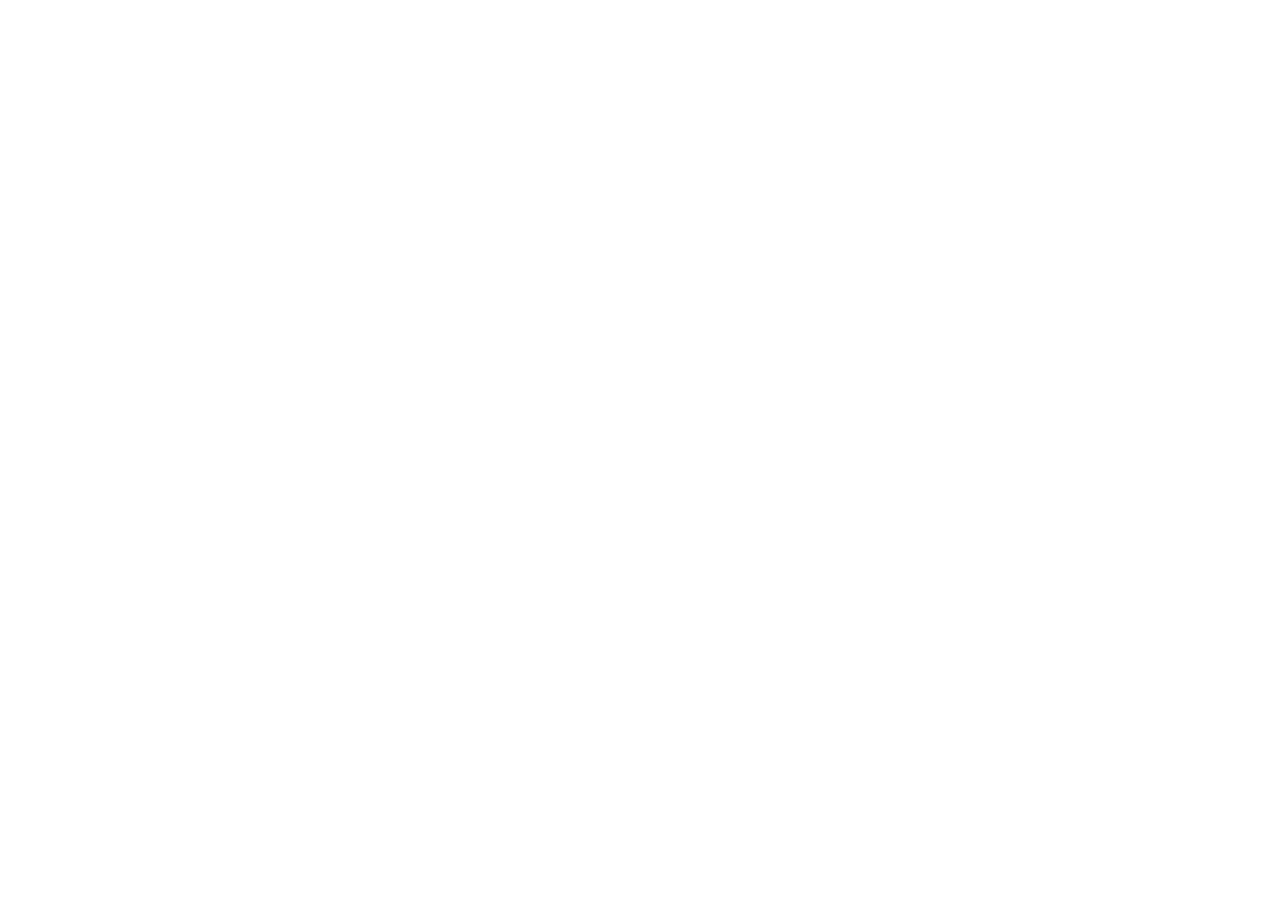
==== Projeto-Receita/index.html @ 07164100 "primeiro commit" ====
<!DOCTYPE html>
<html lang="pt-br">
<head>
    <meta charset="UTF-8">
    <meta name="viewport" content="width=device-width, initial-scale=1.0">
    <title>Página de receita</title>
</head>
<body>
    
</body>
</html>
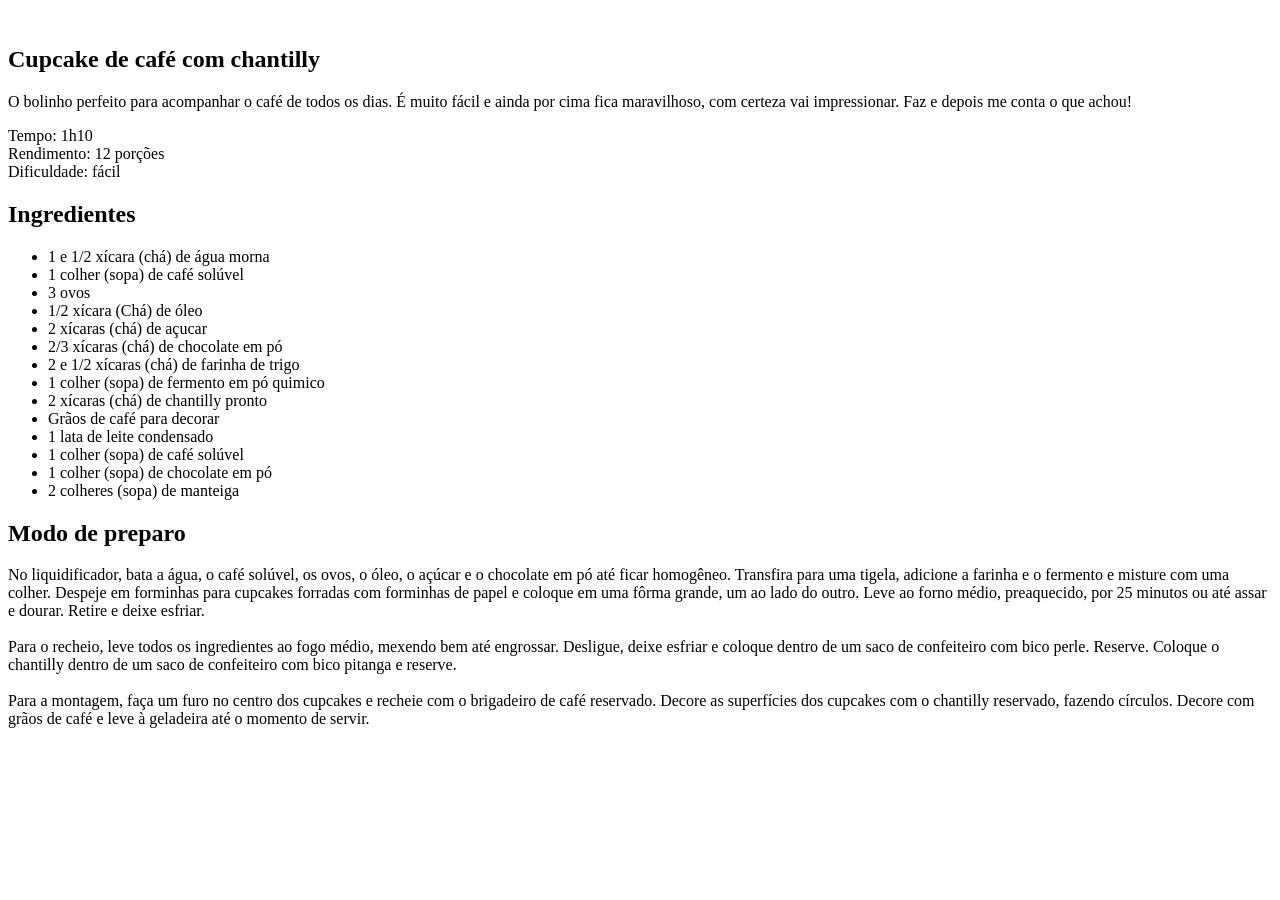
==== commit bc1acc43: "feat: Iniciando o HTML" ====
--- a/Projeto-Receita/index.html
+++ b/Projeto-Receita/index.html
@@ -6,6 +6,66 @@
     <title>Página de receita</title>
 </head>
 <body>
+    <div>
+        <img src="" alt="">
+        <main>
+            <section id="about">
+                <h1>Cupcake de café com chantilly</h1>
+                <p> 
+                    O bolinho perfeito para acompanhar o café de todos os dias.
+                    É muito fácil e ainda por cima fica maravilhoso, com certeza 
+                    vai impressionar. Faz e depois me conta o que achou!
+                </p>
+
+                <p>
+                    Tempo: 1h10 <br>
+                    Rendimento: 12 porções <br>
+                    Dificuldade: fácil
+        
+                </p>
+            </section>
+            <section id="ingredients">
+                <h2>Ingredientes</h2>
+                <ul>
+                    <li>1 e 1/2 xícara (chá) de água morna</li>
+                    <li>1 colher (sopa) de café solúvel</li>
+                    <li>3 ovos</li>
+                    <li>1/2 xícara (Chá) de óleo</li>
+                    <li>2 xícaras (chá) de açucar</li>
+                    <li>2/3 xícaras (chá) de chocolate em pó</li>
+                    <li>2 e 1/2 xícaras (chá) de farinha de trigo</li>
+                    <li>1 colher (sopa) de fermento em pó quimico</li>
+                    <li>2 xícaras (chá) de chantilly pronto</li>
+                    <li>Grãos de café para decorar</li>
+                    <li>1 lata de leite condensado</li>
+                    <li>1 colher (sopa) de café solúvel</li>
+                    <li>1 colher (sopa) de chocolate em pó</li>
+                    <li>2 colheres (sopa) de manteiga</li>
+                </ul>
+            </section>
+            <section id="preparation">
+                <h2>Modo de preparo</h2> 
+                <p>
+                    No liquidificador, bata a água, o café solúvel, os ovos, o óleo, o 
+                    açúcar e o chocolate em pó até ficar homogêneo. Transfira para uma 
+                    tigela, adicione a farinha e o fermento e misture com uma colher. 
+                    Despeje em forminhas para cupcakes forradas com forminhas de papel
+                    e coloque em uma fôrma grande, um ao lado do outro. Leve ao forno 
+                    médio, preaquecido, por 25 minutos ou até assar e dourar. Retire e 
+                    deixe esfriar. <br><br>
+                    Para o recheio, leve todos os ingredientes ao fogo médio, mexendo 
+                    bem até engrossar. Desligue, deixe esfriar e coloque dentro de um 
+                    saco de confeiteiro com bico perle. Reserve. Coloque o chantilly 
+                    dentro de um saco de confeiteiro com bico pitanga e reserve. <br><br>
+                    Para a montagem, faça um furo no centro dos cupcakes e recheie com 
+                    o brigadeiro de café reservado. Decore as superfícies dos cupcakes 
+                    com o chantilly reservado, fazendo círculos. Decore com grãos de 
+                    café e leve à geladeira até o momento de servir.
+                </p>
+            </section>
+
+        </main>
+    </div>
     
 </body>
 </html>
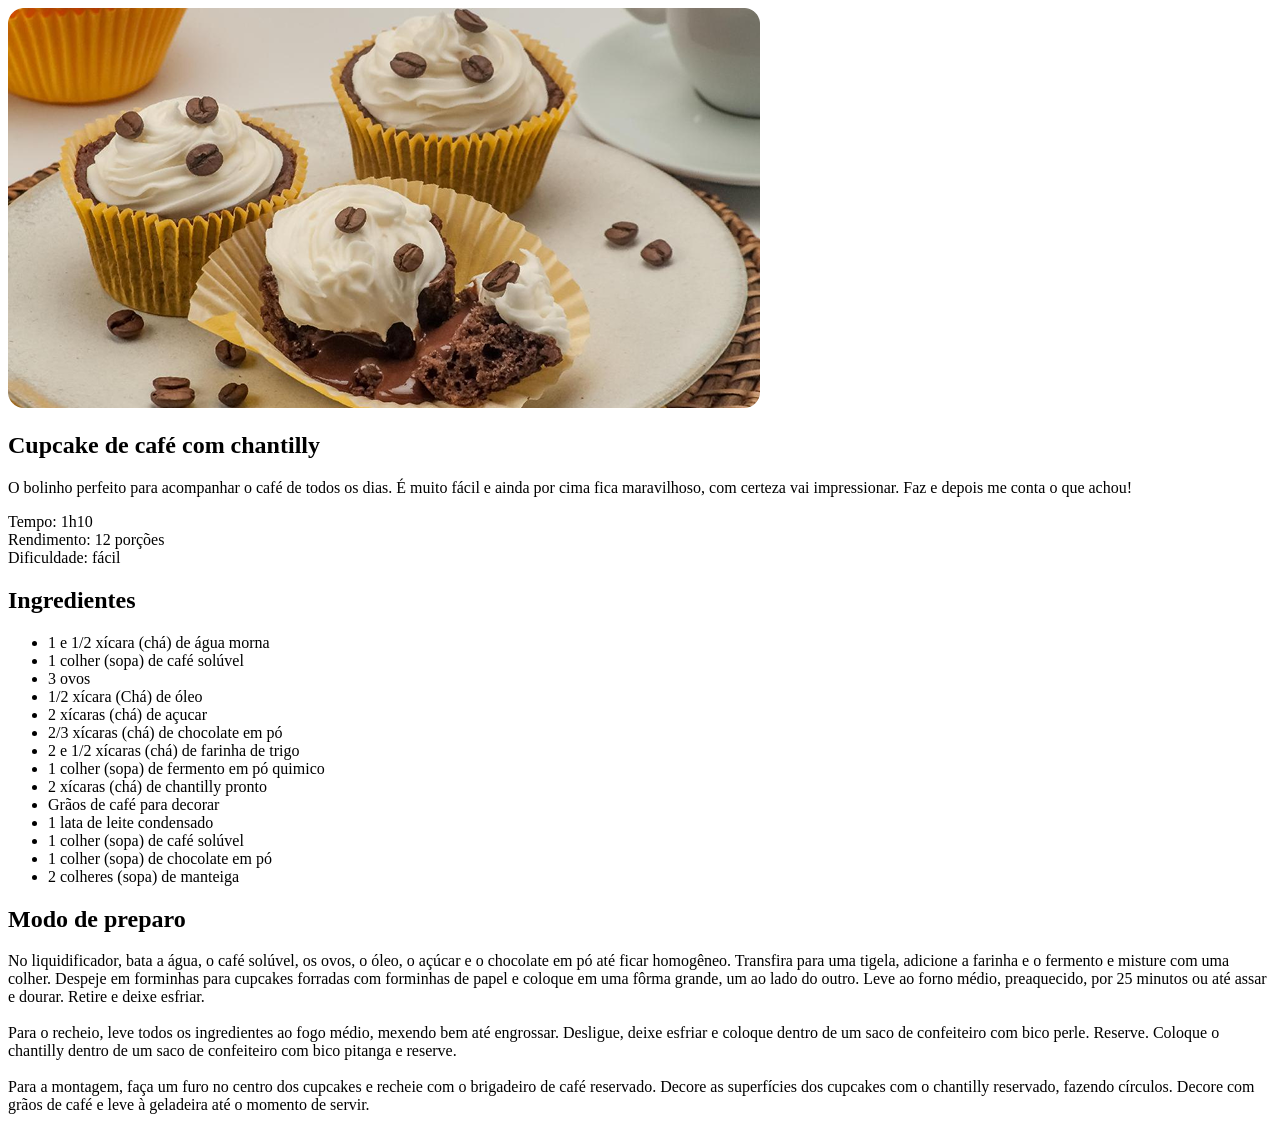
==== commit 0061e970: "feat: Adicionando imagems e arquivo css" ====
--- a/Projeto-Receita/index.html
+++ b/Projeto-Receita/index.html
@@ -4,10 +4,13 @@
     <meta charset="UTF-8">
     <meta name="viewport" content="width=device-width, initial-scale=1.0">
     <title>Página de receita</title>
+
+    <link rel="stylesheet" href="style.css">
 </head>
 <body>
-    <div>
-        <img src="" alt="">
+    <div id="page">
+        <img src="assets/main-image.png" alt="Imagem de um cupcake com 
+        graos de cafe e um chantilly">
         <main>
             <section id="about">
                 <h1>Cupcake de café com chantilly</h1>
@@ -16,12 +19,10 @@
                     É muito fácil e ainda por cima fica maravilhoso, com certeza 
                     vai impressionar. Faz e depois me conta o que achou!
                 </p>
-
                 <p>
                     Tempo: 1h10 <br>
                     Rendimento: 12 porções <br>
                     Dificuldade: fácil
-        
                 </p>
             </section>
             <section id="ingredients">
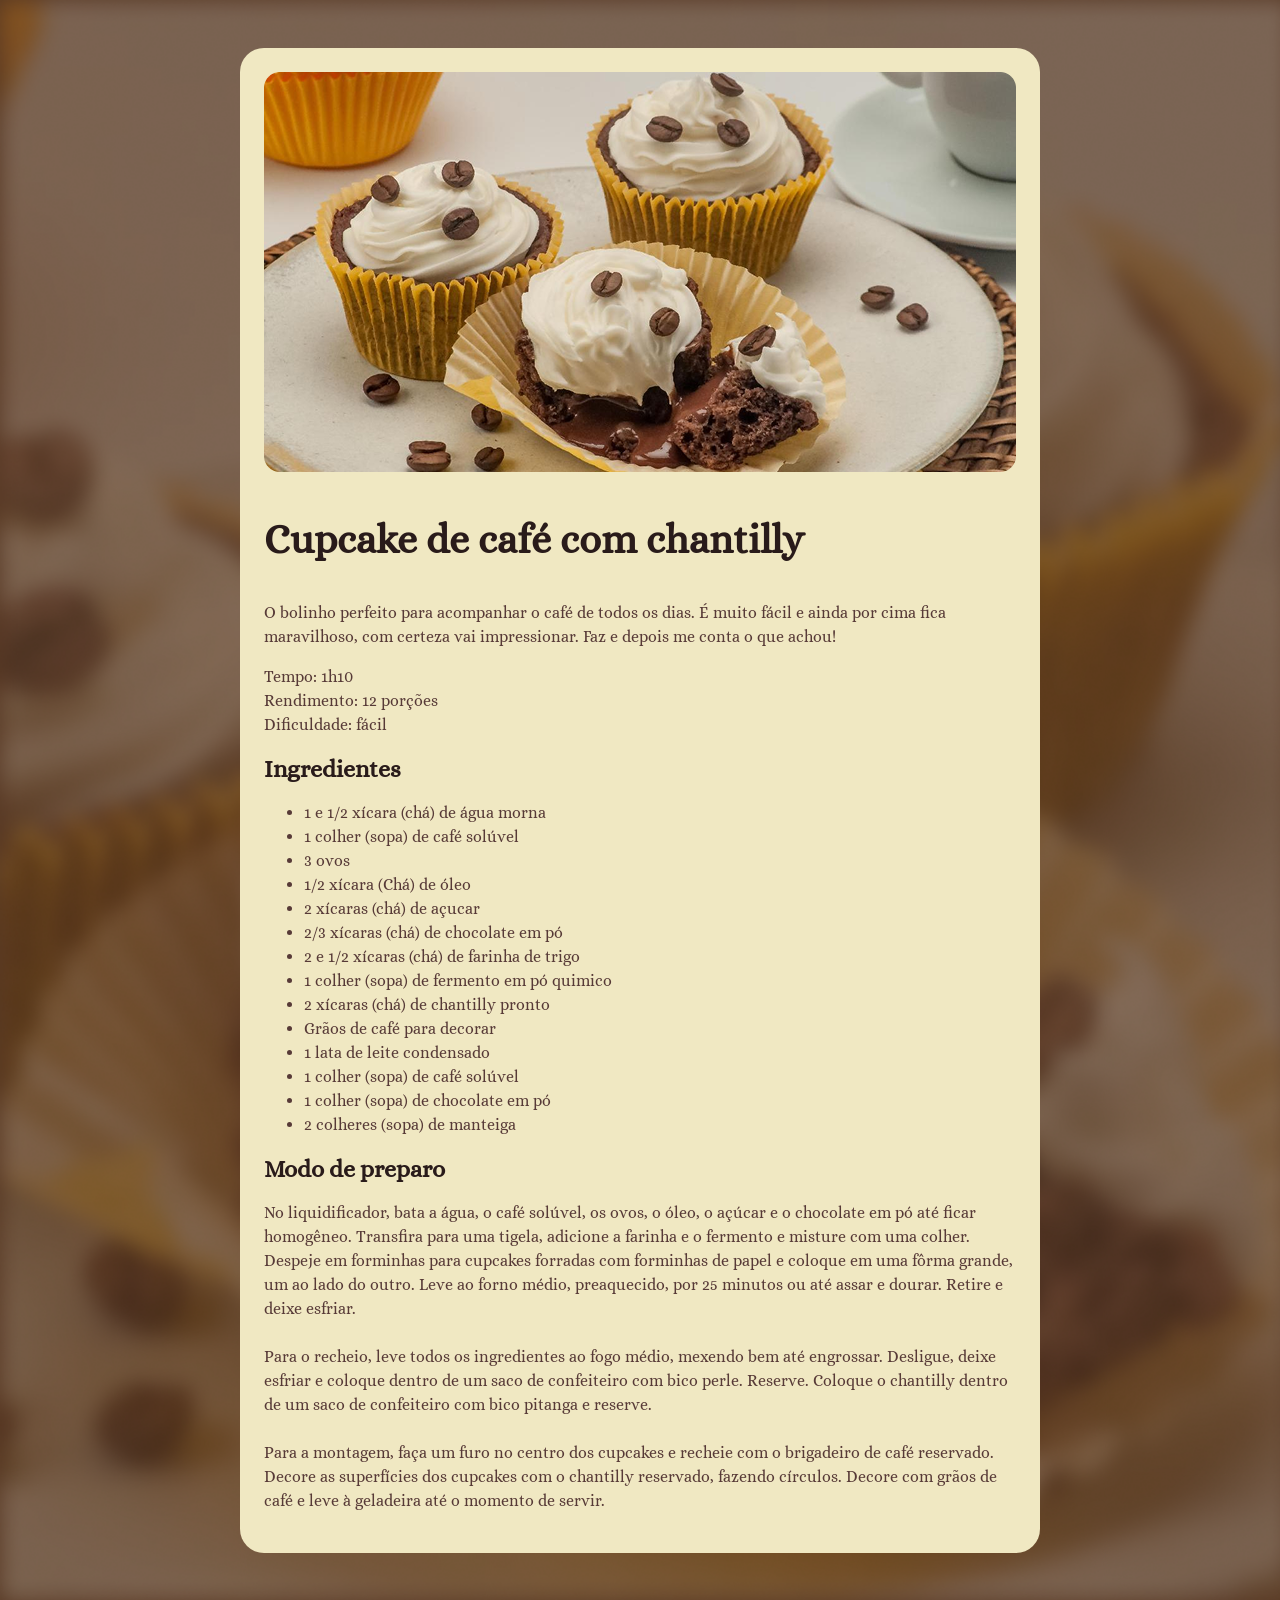
==== commit 2c370969: "feat:trabalhando as fontes" ====
--- a/Projeto-Receita/index.html
+++ b/Projeto-Receita/index.html
@@ -1,10 +1,12 @@
 <!DOCTYPE html>
 <html lang="pt-br">
 <head>
+    <link rel="preconnect" href="https://fonts.googleapis.com">
+    <link rel="preconnect" href="https://fonts.gstatic.com" crossorigin>
     <meta charset="UTF-8">
     <meta name="viewport" content="width=device-width, initial-scale=1.0">
     <title>Página de receita</title>
-
+    <link href="https://fonts.googleapis.com/css2?family=Alice&display=swap" rel="stylesheet">
     <link rel="stylesheet" href="style.css">
 </head>
 <body>
--- a/Projeto-Receita/style.css
+++ b/Projeto-Receita/style.css
@@ -0,0 +1,33 @@
+:root{
+     font-family: "Alice", serif; /*Fonte*/
+     line-height: 150%;
+     color: #573A37;
+}
+
+body{
+    background-image: url(assets/Página\ de\ receita.png);
+    background-size: cover; /*Cobre a área visível*/
+}
+
+#page{
+    box-sizing: border-box;
+    width: 800px;
+    padding: 24px;
+    background-color: #F0E8C2;
+    border-radius: 24px;
+    margin: 48px auto;
+}
+
+
+h1{
+    line-height: 140%;
+    font-size: 40px;
+}
+
+h2{
+    font-size: 24px;
+}
+
+h1,h2{
+    color: #291B1A;
+}
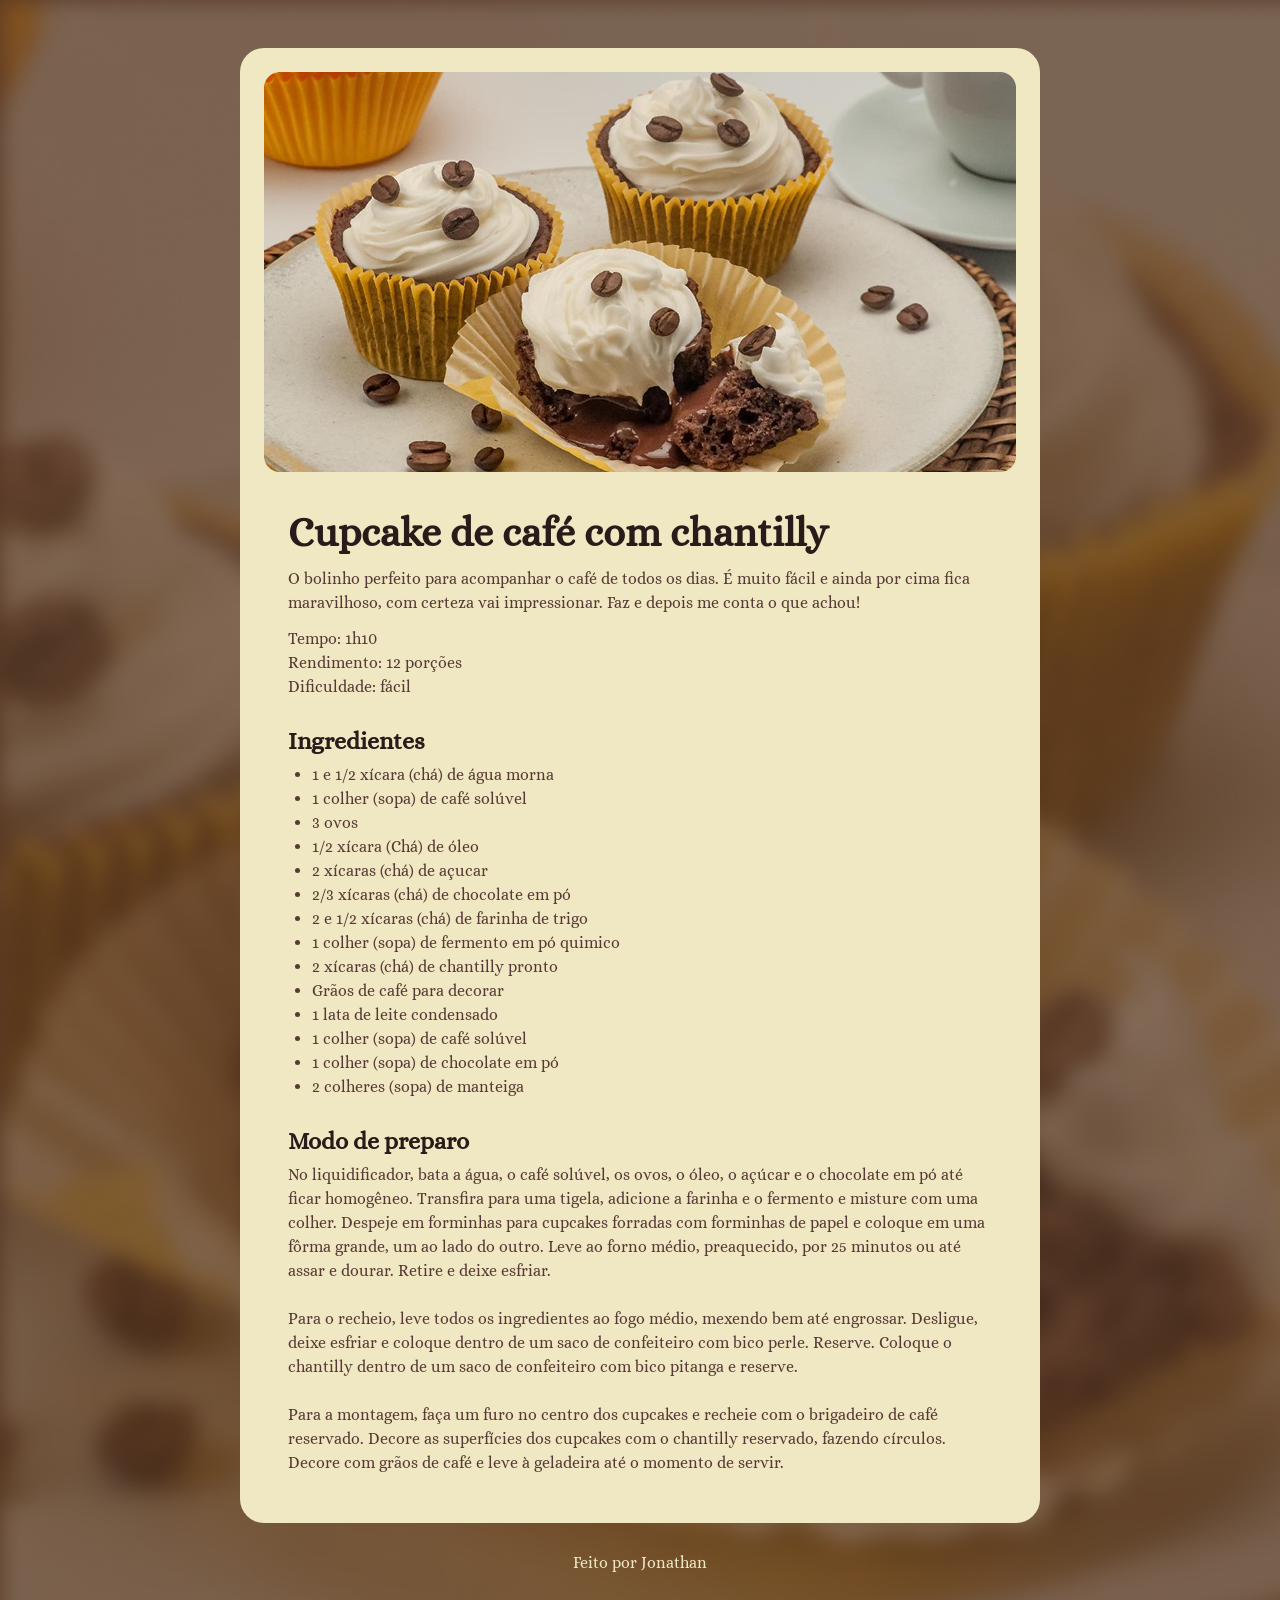
==== commit ac5b2e7b: "feat: Adicionando footer" ====
--- a/Projeto-Receita/index.html
+++ b/Projeto-Receita/index.html
@@ -69,6 +69,10 @@
 
         </main>
     </div>
-    
+
+    <footer>
+        Feito por Jonathan 
+    </footer>
+
 </body>
 </html>
--- a/Projeto-Receita/style.css
+++ b/Projeto-Receita/style.css
@@ -1,3 +1,9 @@
+*{
+    margin: 0;
+    padding: 0;
+}
+
+
 :root{
      font-family: "Alice", serif; /*Fonte*/
      line-height: 150%;
@@ -15,9 +21,20 @@
     padding: 24px;
     background-color: #F0E8C2;
     border-radius: 24px;
-    margin: 48px auto;
+    margin: 48px auto 28px;
 }
 
+main{
+    padding: 24px;
+}
+
+section + section {
+    margin-top: 24px;
+}
+
+#about p + p {
+    margin-top: 12px;
+}
 
 h1{
     line-height: 140%;
@@ -30,4 +47,16 @@
 
 h1,h2{
     color: #291B1A;
+    margin-bottom: 4px;
+    line-height: 150%;
+}
+
+ul{
+   padding-left: 24px; 
+}
+
+footer{
+    color: #F0E8C2;
+    text-align: center;
+    padding-bottom: 48px;
 }
